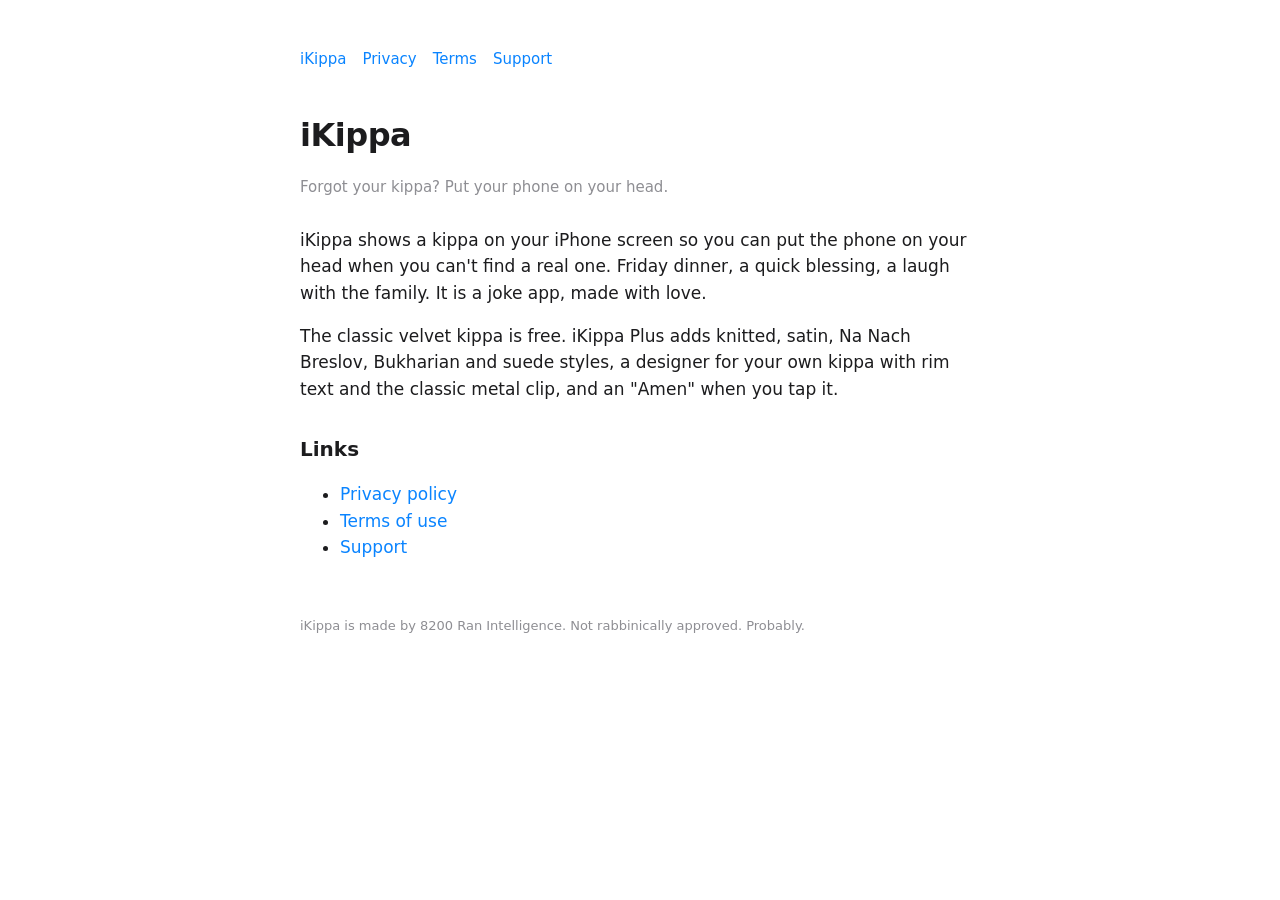
==== index.html @ 486b1f24 "iKippa legal pages: privacy, terms, support" ====
<!doctype html><html lang="en"><head><meta charset="utf-8"><meta name="viewport" content="width=device-width, initial-scale=1"><title>iKippa</title><link rel="stylesheet" href="style.css"></head><body><main>
<nav><a href="index.html">iKippa</a><a href="privacy.html">Privacy</a><a href="terms.html">Terms</a><a href="support.html">Support</a></nav>
<h1>iKippa</h1>
<p class="meta">Forgot your kippa? Put your phone on your head.</p>
<p>iKippa shows a kippa on your iPhone screen so you can put the phone on your head when you can't find a real one. Friday dinner, a quick blessing, a laugh with the family. It is a joke app, made with love.</p>
<p>The classic velvet kippa is free. iKippa Plus adds knitted, satin, Na Nach Breslov, Bukharian and suede styles, a designer for your own kippa with rim text and the classic metal clip, and an "Amen" when you tap it.</p>
<h2>Links</h2>
<ul><li><a href="privacy.html">Privacy policy</a></li><li><a href="terms.html">Terms of use</a></li><li><a href="support.html">Support</a></li></ul>
<footer>iKippa is made by 8200 Ran Intelligence. Not rabbinically approved. Probably.</footer>
</main></body></html>
---- style.css ----
:root { color-scheme: light; }
body { margin: 0; font-family: -apple-system, BlinkMacSystemFont, "Helvetica Neue", system-ui, sans-serif; color: #1c1c1e; background: #fff; line-height: 1.55; }
main { max-width: 680px; margin: 0 auto; padding: 48px 24px 80px; }
h1 { font-size: 32px; letter-spacing: -0.5px; margin: 0 0 6px; }
h2 { font-size: 20px; margin: 32px 0 8px; }
p, li { font-size: 17px; }
.meta { color: #8e8e93; font-size: 15px; margin-bottom: 28px; }
nav { display: flex; gap: 16px; font-size: 15px; margin-bottom: 40px; }
a { color: #0a84ff; text-decoration: none; } a:hover { text-decoration: underline; }
footer { color: #8e8e93; font-size: 13px; margin-top: 56px; }
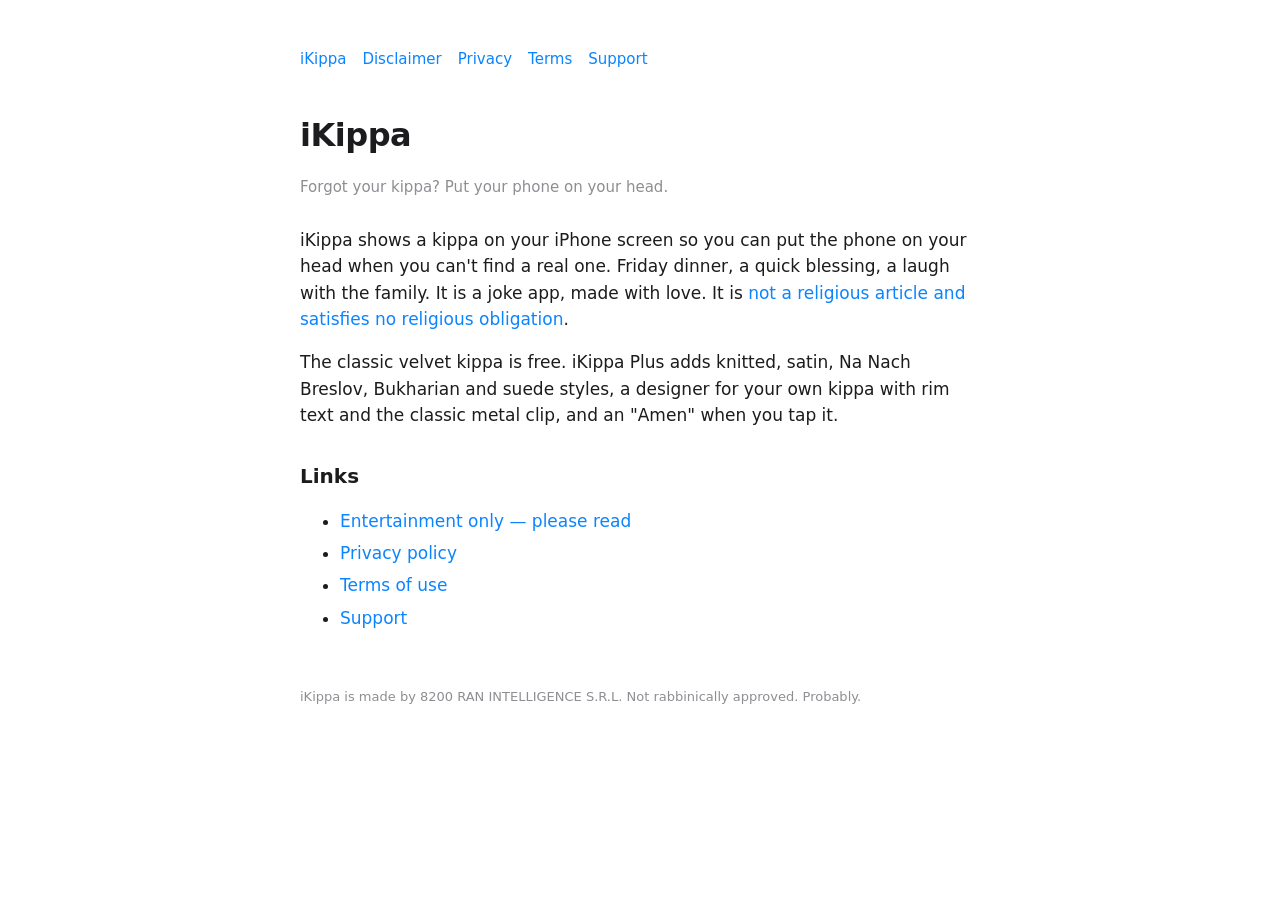
==== commit 5389717d: "Entertainment-only disclaimer, and a rewrite of the terms and privacy policy Adds a dedicated discla" ====
--- a/index.html
+++ b/index.html
@@ -1,10 +1,10 @@
 <!doctype html><html lang="en"><head><meta charset="utf-8"><meta name="viewport" content="width=device-width, initial-scale=1"><title>iKippa</title><link rel="stylesheet" href="style.css"></head><body><main>
-<nav><a href="index.html">iKippa</a><a href="privacy.html">Privacy</a><a href="terms.html">Terms</a><a href="support.html">Support</a></nav>
+<nav><a href="index.html">iKippa</a><a href="disclaimer.html">Disclaimer</a><a href="privacy.html">Privacy</a><a href="terms.html">Terms</a><a href="support.html">Support</a></nav>
 <h1>iKippa</h1>
 <p class="meta">Forgot your kippa? Put your phone on your head.</p>
-<p>iKippa shows a kippa on your iPhone screen so you can put the phone on your head when you can't find a real one. Friday dinner, a quick blessing, a laugh with the family. It is a joke app, made with love.</p>
+<p>iKippa shows a kippa on your iPhone screen so you can put the phone on your head when you can't find a real one. Friday dinner, a quick blessing, a laugh with the family. It is a joke app, made with love. It is <a href="disclaimer.html">not a religious article and satisfies no religious obligation</a>.</p>
 <p>The classic velvet kippa is free. iKippa Plus adds knitted, satin, Na Nach Breslov, Bukharian and suede styles, a designer for your own kippa with rim text and the classic metal clip, and an "Amen" when you tap it.</p>
 <h2>Links</h2>
-<ul><li><a href="privacy.html">Privacy policy</a></li><li><a href="terms.html">Terms of use</a></li><li><a href="support.html">Support</a></li></ul>
-<footer>iKippa is made by 8200 Ran Intelligence. Not rabbinically approved. Probably.</footer>
+<ul><li><a href="disclaimer.html">Entertainment only — please read</a></li><li><a href="privacy.html">Privacy policy</a></li><li><a href="terms.html">Terms of use</a></li><li><a href="support.html">Support</a></li></ul>
+<footer>iKippa is made by 8200 RAN INTELLIGENCE S.R.L. Not rabbinically approved. Probably.</footer>
 </main></body></html>
--- a/style.css
+++ b/style.css
@@ -8,3 +8,11 @@
 nav { display: flex; gap: 16px; font-size: 15px; margin-bottom: 40px; }
 a { color: #0a84ff; text-decoration: none; } a:hover { text-decoration: underline; }
 footer { color: #8e8e93; font-size: 13px; margin-top: 56px; }
+.callout { background: #f5f5f7; border-left: 3px solid #1c1c1e; padding: 14px 18px; margin: 24px 0; border-radius: 0 8px 8px 0; }
+.callout p { margin: 0; }
+.callout p + p { margin-top: 10px; }
+h3 { font-size: 17px; margin: 24px 0 6px; }
+ol { padding-left: 22px; } ol li { margin-bottom: 6px; }
+ul li { margin-bottom: 6px; }
+.section { color: #8e8e93; font-weight: 400; }
+address { font-style: normal; color: #1c1c1e; }
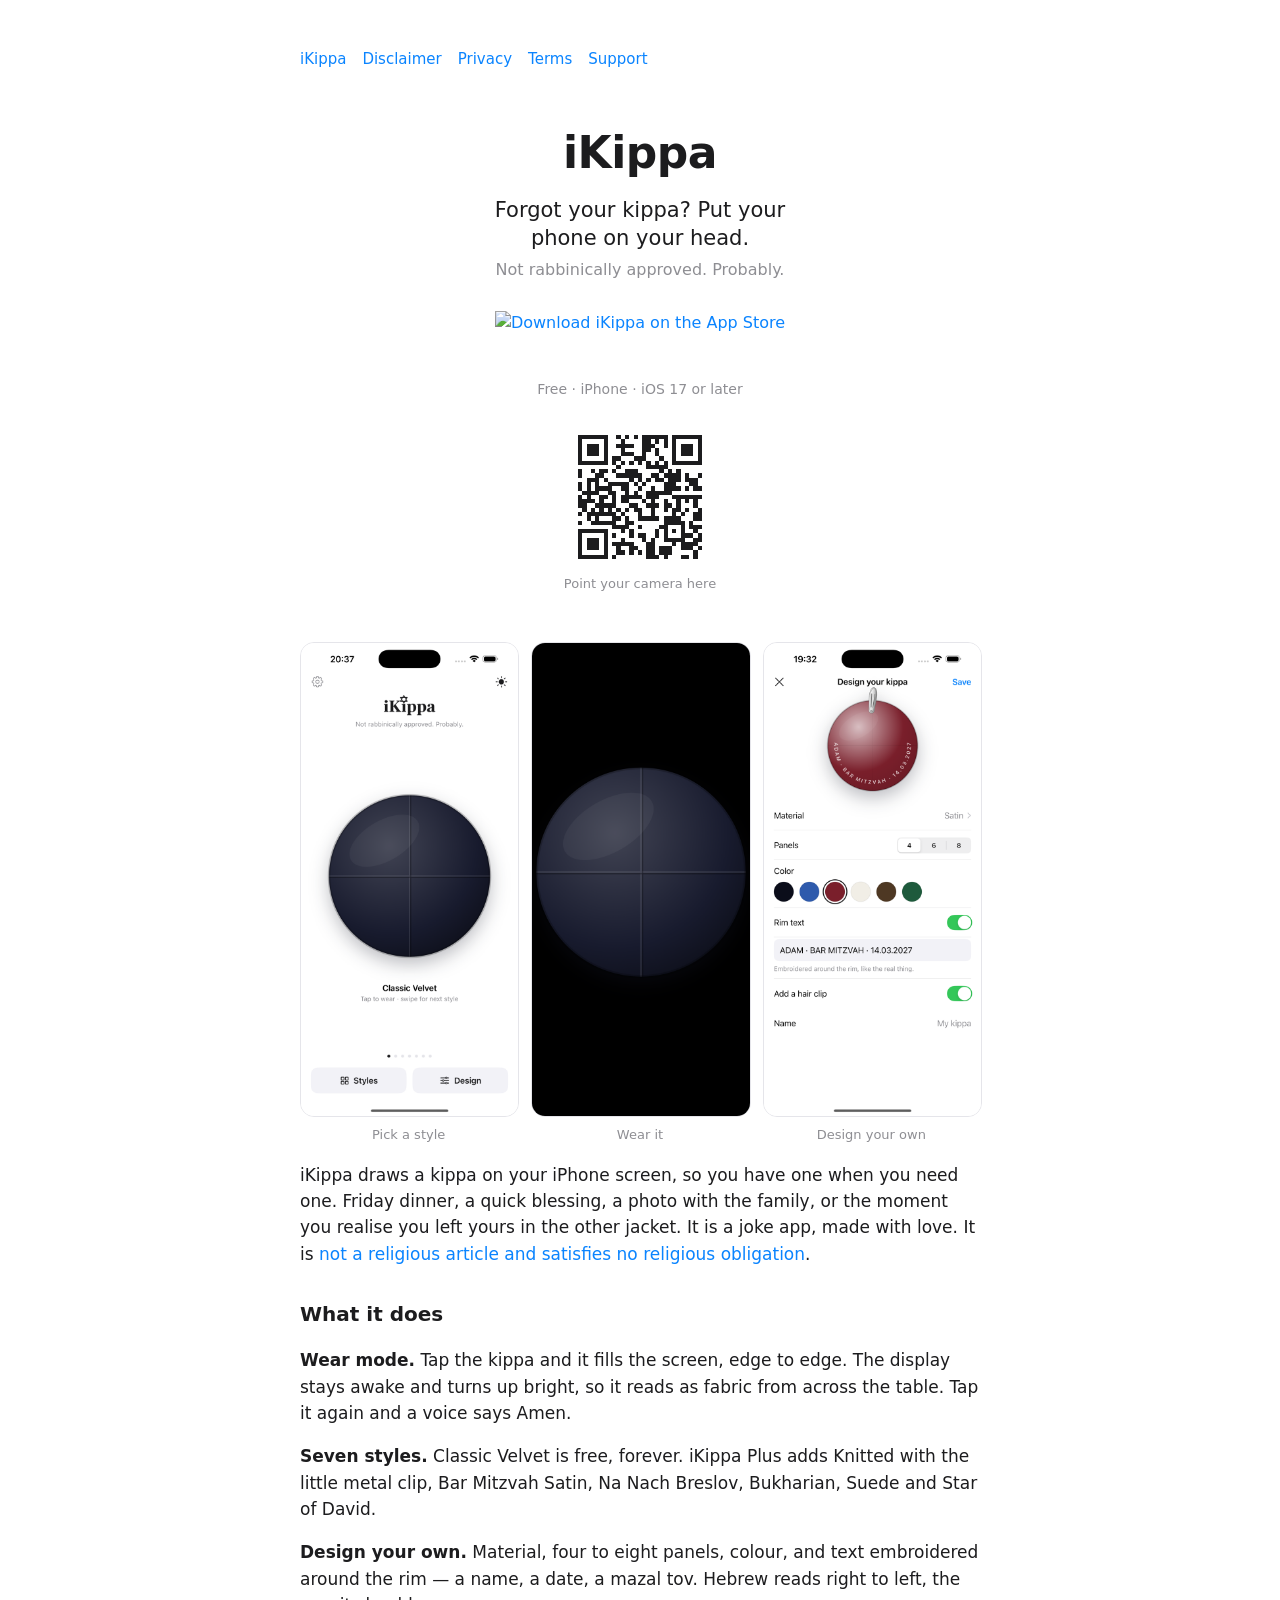
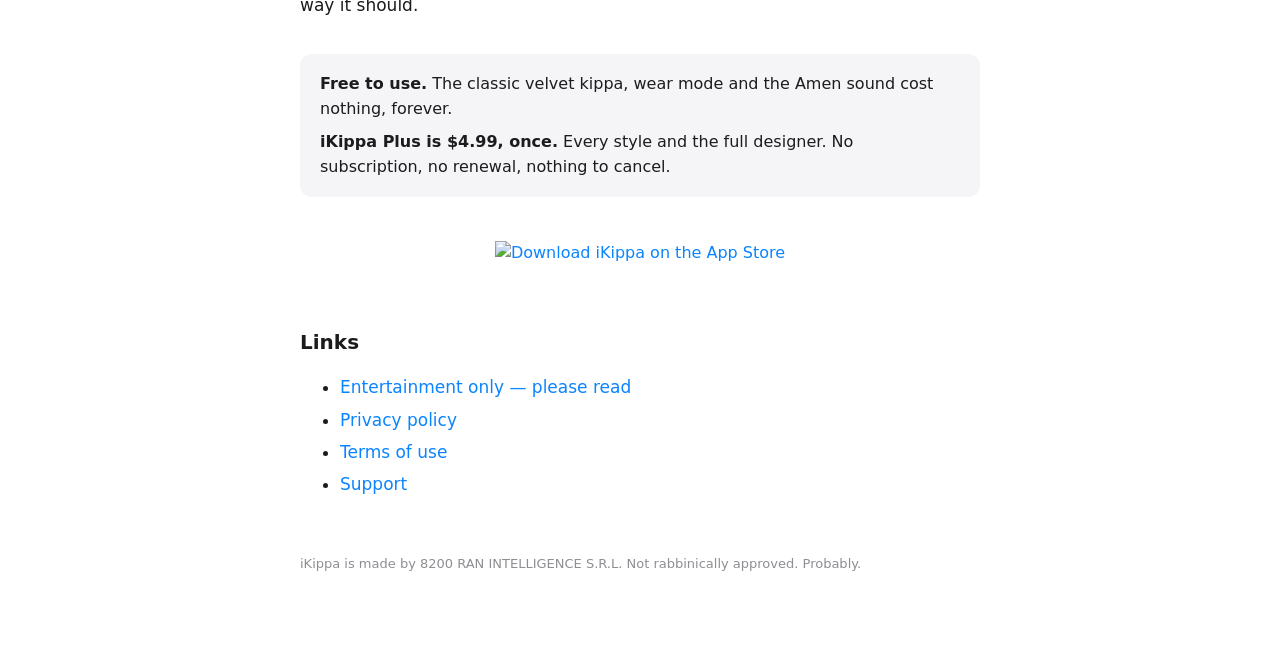
==== commit da340470: "Landing page: App Store badge, QR code, screenshots and link previews" ====
--- a/index.html
+++ b/index.html
@@ -1,9 +1,70 @@
-<!doctype html><html lang="en"><head><meta charset="utf-8"><meta name="viewport" content="width=device-width, initial-scale=1"><title>iKippa</title><link rel="stylesheet" href="style.css"></head><body><main>
+<!doctype html><html lang="en"><head><meta charset="utf-8"><meta name="viewport" content="width=device-width, initial-scale=1">
+<title>iKippa — Forgot your kippa? Put your phone on your head.</title>
+<meta name="description" content="iKippa draws a kippa on your iPhone screen, so you have one when you need one. Free on the App Store.">
+<meta property="og:title" content="iKippa — Forgot your kippa? Put your phone on your head."><meta property="og:description" content="A kippa on your iPhone screen, for the moment you realise you left yours in the other jacket. Free on the App Store."><meta property="og:type" content="website"><meta property="og:url" content="https://ranintelligence.github.io/ikippa-site/"><meta property="og:image" content="https://ranintelligence.github.io/ikippa-site/img/02-home.png"><meta name="twitter:card" content="summary_large_image">
+<link rel="stylesheet" href="style.css">
+<style>
+.hero{text-align:center;padding:8px 0 4px}
+.hero h1{font-size:44px;margin:0 0 10px}
+.tag{font-size:21px;color:#1c1c1e;margin:0 auto 6px;max-width:26ch;line-height:1.3}
+.sub{color:#8e8e93;font-size:16px;margin:0 0 28px}
+.cta{display:flex;flex-direction:column;align-items:center;gap:14px;margin:0 0 8px}
+.badge img{height:54px;width:auto;display:block}
+.badge{display:inline-block}
+.free{color:#8e8e93;font-size:14px;margin:0}
+.qr{margin:34px auto 0;display:none;text-align:center}
+.qr svg{width:124px;height:124px}
+.qr p{font-size:13px;color:#8e8e93;margin:8px 0 0}
+@media (min-width:700px){.qr{display:block}}
+.shots{display:grid;grid-template-columns:repeat(3,1fr);gap:14px;margin:44px 0 8px}
+.shots img{width:100%;height:auto;border-radius:14px;border:1px solid #e5e5ea;display:block}
+.shots figcaption{font-size:13px;color:#8e8e93;text-align:center;margin-top:8px}
+.shots figure{margin:0}
+@media (max-width:560px){.shots{grid-template-columns:1fr;gap:22px}.hero h1{font-size:34px}.tag{font-size:19px}}
+.price{background:#f5f5f7;border-radius:12px;padding:18px 20px;margin:36px 0 0}
+.price p{margin:0;font-size:16px}
+.price p+p{margin-top:8px}
+.foot-cta{text-align:center;margin:44px 0 0}
+</style>
+</head><body><main>
 <nav><a href="index.html">iKippa</a><a href="disclaimer.html">Disclaimer</a><a href="privacy.html">Privacy</a><a href="terms.html">Terms</a><a href="support.html">Support</a></nav>
+
+<div class="hero">
 <h1>iKippa</h1>
-<p class="meta">Forgot your kippa? Put your phone on your head.</p>
-<p>iKippa shows a kippa on your iPhone screen so you can put the phone on your head when you can't find a real one. Friday dinner, a quick blessing, a laugh with the family. It is a joke app, made with love. It is <a href="disclaimer.html">not a religious article and satisfies no religious obligation</a>.</p>
-<p>The classic velvet kippa is free. iKippa Plus adds knitted, satin, Na Nach Breslov, Bukharian and suede styles, a designer for your own kippa with rim text and the classic metal clip, and an "Amen" when you tap it.</p>
+<p class="tag">Forgot your kippa? Put your phone on your head.</p>
+<p class="sub">Not rabbinically approved. Probably.</p>
+<div class="cta">
+<a class="badge" href="https://apps.apple.com/app/id6810122883"><img src="https://toolbox.marketingtools.apple.com/api/v2/badges/download-on-the-app-store/black/en-us" alt="Download iKippa on the App Store"></a>
+<p class="free">Free · iPhone · iOS 17 or later</p>
+</div>
+<div class="qr">
+<svg xmlns="http://www.w3.org/2000/svg" viewBox="0 0 29 29" shape-rendering="crispEdges" role="img" aria-label="QR code linking to iKippa on the App Store"><path fill="#1c1c1e" d="M0 0h1v1h-1zM1 0h1v1h-1zM2 0h1v1h-1zM3 0h1v1h-1zM4 0h1v1h-1zM5 0h1v1h-1zM6 0h1v1h-1zM9 0h1v1h-1zM11 0h1v1h-1zM13 0h1v1h-1zM15 0h1v1h-1zM16 0h1v1h-1zM17 0h1v1h-1zM18 0h1v1h-1zM19 0h1v1h-1zM20 0h1v1h-1zM22 0h1v1h-1zM23 0h1v1h-1zM24 0h1v1h-1zM25 0h1v1h-1zM26 0h1v1h-1zM27 0h1v1h-1zM28 0h1v1h-1zM0 1h1v1h-1zM6 1h1v1h-1zM10 1h1v1h-1zM15 1h1v1h-1zM16 1h1v1h-1zM18 1h1v1h-1zM20 1h1v1h-1zM22 1h1v1h-1zM28 1h1v1h-1zM0 2h1v1h-1zM2 2h1v1h-1zM3 2h1v1h-1zM4 2h1v1h-1zM6 2h1v1h-1zM9 2h1v1h-1zM10 2h1v1h-1zM11 2h1v1h-1zM12 2h1v1h-1zM15 2h1v1h-1zM16 2h1v1h-1zM17 2h1v1h-1zM20 2h1v1h-1zM22 2h1v1h-1zM24 2h1v1h-1zM25 2h1v1h-1zM26 2h1v1h-1zM28 2h1v1h-1zM0 3h1v1h-1zM2 3h1v1h-1zM3 3h1v1h-1zM4 3h1v1h-1zM6 3h1v1h-1zM10 3h1v1h-1zM15 3h1v1h-1zM16 3h1v1h-1zM18 3h1v1h-1zM22 3h1v1h-1zM24 3h1v1h-1zM25 3h1v1h-1zM26 3h1v1h-1zM28 3h1v1h-1zM0 4h1v1h-1zM2 4h1v1h-1zM3 4h1v1h-1zM4 4h1v1h-1zM6 4h1v1h-1zM10 4h1v1h-1zM11 4h1v1h-1zM12 4h1v1h-1zM15 4h1v1h-1zM18 4h1v1h-1zM22 4h1v1h-1zM24 4h1v1h-1zM25 4h1v1h-1zM26 4h1v1h-1zM28 4h1v1h-1zM0 5h1v1h-1zM6 5h1v1h-1zM8 5h1v1h-1zM9 5h1v1h-1zM13 5h1v1h-1zM14 5h1v1h-1zM15 5h1v1h-1zM19 5h1v1h-1zM22 5h1v1h-1zM28 5h1v1h-1zM0 6h1v1h-1zM1 6h1v1h-1zM2 6h1v1h-1zM3 6h1v1h-1zM4 6h1v1h-1zM5 6h1v1h-1zM6 6h1v1h-1zM8 6h1v1h-1zM10 6h1v1h-1zM12 6h1v1h-1zM14 6h1v1h-1zM16 6h1v1h-1zM18 6h1v1h-1zM20 6h1v1h-1zM22 6h1v1h-1zM23 6h1v1h-1zM24 6h1v1h-1zM25 6h1v1h-1zM26 6h1v1h-1zM27 6h1v1h-1zM28 6h1v1h-1zM9 7h1v1h-1zM16 7h1v1h-1zM17 7h1v1h-1zM18 7h1v1h-1zM19 7h1v1h-1zM20 7h1v1h-1zM0 8h1v1h-1zM3 8h1v1h-1zM5 8h1v1h-1zM6 8h1v1h-1zM8 8h1v1h-1zM11 8h1v1h-1zM12 8h1v1h-1zM13 8h1v1h-1zM19 8h1v1h-1zM21 8h1v1h-1zM23 8h1v1h-1zM0 9h1v1h-1zM4 9h1v1h-1zM5 9h1v1h-1zM9 9h1v1h-1zM10 9h1v1h-1zM11 9h1v1h-1zM12 9h1v1h-1zM13 9h1v1h-1zM14 9h1v1h-1zM17 9h1v1h-1zM18 9h1v1h-1zM20 9h1v1h-1zM21 9h1v1h-1zM22 9h1v1h-1zM23 9h1v1h-1zM25 9h1v1h-1zM28 9h1v1h-1zM2 10h1v1h-1zM3 10h1v1h-1zM4 10h1v1h-1zM6 10h1v1h-1zM12 10h1v1h-1zM14 10h1v1h-1zM16 10h1v1h-1zM18 10h1v1h-1zM19 10h1v1h-1zM21 10h1v1h-1zM22 10h1v1h-1zM23 10h1v1h-1zM25 10h1v1h-1zM26 10h1v1h-1zM27 10h1v1h-1zM0 11h1v1h-1zM2 11h1v1h-1zM4 11h1v1h-1zM7 11h1v1h-1zM8 11h1v1h-1zM9 11h1v1h-1zM10 11h1v1h-1zM11 11h1v1h-1zM13 11h1v1h-1zM15 11h1v1h-1zM20 11h1v1h-1zM21 11h1v1h-1zM22 11h1v1h-1zM26 11h1v1h-1zM27 11h1v1h-1zM0 12h1v1h-1zM2 12h1v1h-1zM4 12h1v1h-1zM5 12h1v1h-1zM6 12h1v1h-1zM7 12h1v1h-1zM10 12h1v1h-1zM11 12h1v1h-1zM14 12h1v1h-1zM17 12h1v1h-1zM20 12h1v1h-1zM21 12h1v1h-1zM22 12h1v1h-1zM23 12h1v1h-1zM25 12h1v1h-1zM27 12h1v1h-1zM28 12h1v1h-1zM1 13h1v1h-1zM2 13h1v1h-1zM3 13h1v1h-1zM4 13h1v1h-1zM7 13h1v1h-1zM8 13h1v1h-1zM11 13h1v1h-1zM13 13h1v1h-1zM16 13h1v1h-1zM17 13h1v1h-1zM18 13h1v1h-1zM19 13h1v1h-1zM20 13h1v1h-1zM21 13h1v1h-1zM0 14h1v1h-1zM2 14h1v1h-1zM5 14h1v1h-1zM6 14h1v1h-1zM8 14h1v1h-1zM10 14h1v1h-1zM11 14h1v1h-1zM12 14h1v1h-1zM13 14h1v1h-1zM14 14h1v1h-1zM16 14h1v1h-1zM17 14h1v1h-1zM18 14h1v1h-1zM22 14h1v1h-1zM23 14h1v1h-1zM24 14h1v1h-1zM25 14h1v1h-1zM26 14h1v1h-1zM27 14h1v1h-1zM28 14h1v1h-1zM0 15h1v1h-1zM1 15h1v1h-1zM2 15h1v1h-1zM3 15h1v1h-1zM5 15h1v1h-1zM8 15h1v1h-1zM10 15h1v1h-1zM11 15h1v1h-1zM15 15h1v1h-1zM17 15h1v1h-1zM20 15h1v1h-1zM23 15h1v1h-1zM25 15h1v1h-1zM27 15h1v1h-1zM0 16h1v1h-1zM1 16h1v1h-1zM4 16h1v1h-1zM5 16h1v1h-1zM6 16h1v1h-1zM7 16h1v1h-1zM8 16h1v1h-1zM12 16h1v1h-1zM13 16h1v1h-1zM16 16h1v1h-1zM17 16h1v1h-1zM18 16h1v1h-1zM20 16h1v1h-1zM21 16h1v1h-1zM23 16h1v1h-1zM27 16h1v1h-1zM1 17h1v1h-1zM3 17h1v1h-1zM5 17h1v1h-1zM7 17h1v1h-1zM9 17h1v1h-1zM11 17h1v1h-1zM13 17h1v1h-1zM14 17h1v1h-1zM17 17h1v1h-1zM20 17h1v1h-1zM22 17h1v1h-1zM23 17h1v1h-1zM25 17h1v1h-1zM28 17h1v1h-1zM0 18h1v1h-1zM2 18h1v1h-1zM3 18h1v1h-1zM4 18h1v1h-1zM5 18h1v1h-1zM6 18h1v1h-1zM7 18h1v1h-1zM8 18h1v1h-1zM10 18h1v1h-1zM14 18h1v1h-1zM17 18h1v1h-1zM22 18h1v1h-1zM24 18h1v1h-1zM27 18h1v1h-1zM28 18h1v1h-1zM2 19h1v1h-1zM4 19h1v1h-1zM8 19h1v1h-1zM9 19h1v1h-1zM11 19h1v1h-1zM14 19h1v1h-1zM15 19h1v1h-1zM16 19h1v1h-1zM17 19h1v1h-1zM18 19h1v1h-1zM20 19h1v1h-1zM21 19h1v1h-1zM22 19h1v1h-1zM23 19h1v1h-1zM27 19h1v1h-1zM28 19h1v1h-1zM0 20h1v1h-1zM3 20h1v1h-1zM4 20h1v1h-1zM5 20h1v1h-1zM6 20h1v1h-1zM7 20h1v1h-1zM8 20h1v1h-1zM11 20h1v1h-1zM12 20h1v1h-1zM20 20h1v1h-1zM21 20h1v1h-1zM22 20h1v1h-1zM23 20h1v1h-1zM24 20h1v1h-1zM26 20h1v1h-1zM8 21h1v1h-1zM9 21h1v1h-1zM10 21h1v1h-1zM11 21h1v1h-1zM14 21h1v1h-1zM19 21h1v1h-1zM20 21h1v1h-1zM24 21h1v1h-1zM26 21h1v1h-1zM27 21h1v1h-1zM28 21h1v1h-1zM0 22h1v1h-1zM1 22h1v1h-1zM2 22h1v1h-1zM3 22h1v1h-1zM4 22h1v1h-1zM5 22h1v1h-1zM6 22h1v1h-1zM10 22h1v1h-1zM12 22h1v1h-1zM18 22h1v1h-1zM20 22h1v1h-1zM22 22h1v1h-1zM24 22h1v1h-1zM27 22h1v1h-1zM0 23h1v1h-1zM6 23h1v1h-1zM8 23h1v1h-1zM12 23h1v1h-1zM14 23h1v1h-1zM15 23h1v1h-1zM18 23h1v1h-1zM20 23h1v1h-1zM24 23h1v1h-1zM25 23h1v1h-1zM26 23h1v1h-1zM28 23h1v1h-1zM0 24h1v1h-1zM2 24h1v1h-1zM3 24h1v1h-1zM4 24h1v1h-1zM6 24h1v1h-1zM10 24h1v1h-1zM15 24h1v1h-1zM17 24h1v1h-1zM20 24h1v1h-1zM21 24h1v1h-1zM22 24h1v1h-1zM23 24h1v1h-1zM24 24h1v1h-1zM27 24h1v1h-1zM28 24h1v1h-1zM0 25h1v1h-1zM2 25h1v1h-1zM3 25h1v1h-1zM4 25h1v1h-1zM6 25h1v1h-1zM8 25h1v1h-1zM9 25h1v1h-1zM10 25h1v1h-1zM11 25h1v1h-1zM12 25h1v1h-1zM16 25h1v1h-1zM17 25h1v1h-1zM22 25h1v1h-1zM24 25h1v1h-1zM25 25h1v1h-1zM26 25h1v1h-1zM27 25h1v1h-1zM0 26h1v1h-1zM2 26h1v1h-1zM3 26h1v1h-1zM4 26h1v1h-1zM6 26h1v1h-1zM9 26h1v1h-1zM12 26h1v1h-1zM13 26h1v1h-1zM16 26h1v1h-1zM17 26h1v1h-1zM19 26h1v1h-1zM20 26h1v1h-1zM21 26h1v1h-1zM24 26h1v1h-1zM25 26h1v1h-1zM26 26h1v1h-1zM28 26h1v1h-1zM0 27h1v1h-1zM6 27h1v1h-1zM9 27h1v1h-1zM10 27h1v1h-1zM12 27h1v1h-1zM14 27h1v1h-1zM16 27h1v1h-1zM17 27h1v1h-1zM19 27h1v1h-1zM20 27h1v1h-1zM21 27h1v1h-1zM27 27h1v1h-1zM0 28h1v1h-1zM1 28h1v1h-1zM2 28h1v1h-1zM3 28h1v1h-1zM4 28h1v1h-1zM5 28h1v1h-1zM6 28h1v1h-1zM8 28h1v1h-1zM16 28h1v1h-1zM17 28h1v1h-1zM18 28h1v1h-1zM20 28h1v1h-1zM24 28h1v1h-1zM25 28h1v1h-1zM27 28h1v1h-1z"/></svg>
+<p>Point your camera here</p>
+</div>
+</div>
+
+<div class="shots">
+<figure><img src="img/02-home.png" alt="The iKippa home screen showing a black velvet kippa" loading="lazy"><figcaption>Pick a style</figcaption></figure>
+<figure><img src="img/03-wear-mode.png" alt="Wear mode, the kippa filling the screen edge to edge" loading="lazy"><figcaption>Wear it</figcaption></figure>
+<figure><img src="img/05-designer.png" alt="The designer, with rim text being embroidered around the edge" loading="lazy"><figcaption>Design your own</figcaption></figure>
+</div>
+
+<p>iKippa draws a kippa on your iPhone screen, so you have one when you need one. Friday dinner, a quick blessing, a photo with the family, or the moment you realise you left yours in the other jacket. It is a joke app, made with love. It is <a href="disclaimer.html">not a religious article and satisfies no religious obligation</a>.</p>
+
+<h2>What it does</h2>
+<p><strong>Wear mode.</strong> Tap the kippa and it fills the screen, edge to edge. The display stays awake and turns up bright, so it reads as fabric from across the table. Tap it again and a voice says Amen.</p>
+<p><strong>Seven styles.</strong> Classic Velvet is free, forever. iKippa Plus adds Knitted with the little metal clip, Bar Mitzvah Satin, Na Nach Breslov, Bukharian, Suede and Star of David.</p>
+<p><strong>Design your own.</strong> Material, four to eight panels, colour, and text embroidered around the rim — a name, a date, a mazal tov. Hebrew reads right to left, the way it should.</p>
+
+<div class="price">
+<p><strong>Free to use.</strong> The classic velvet kippa, wear mode and the Amen sound cost nothing, forever.</p>
+<p><strong>iKippa Plus is $4.99, once.</strong> Every style and the full designer. No subscription, no renewal, nothing to cancel.</p>
+</div>
+
+<div class="foot-cta">
+<a class="badge" href="https://apps.apple.com/app/id6810122883"><img src="https://toolbox.marketingtools.apple.com/api/v2/badges/download-on-the-app-store/black/en-us" alt="Download iKippa on the App Store"></a>
+</div>
+
 <h2>Links</h2>
 <ul><li><a href="disclaimer.html">Entertainment only — please read</a></li><li><a href="privacy.html">Privacy policy</a></li><li><a href="terms.html">Terms of use</a></li><li><a href="support.html">Support</a></li></ul>
 <footer>iKippa is made by 8200 RAN INTELLIGENCE S.R.L. Not rabbinically approved. Probably.</footer>
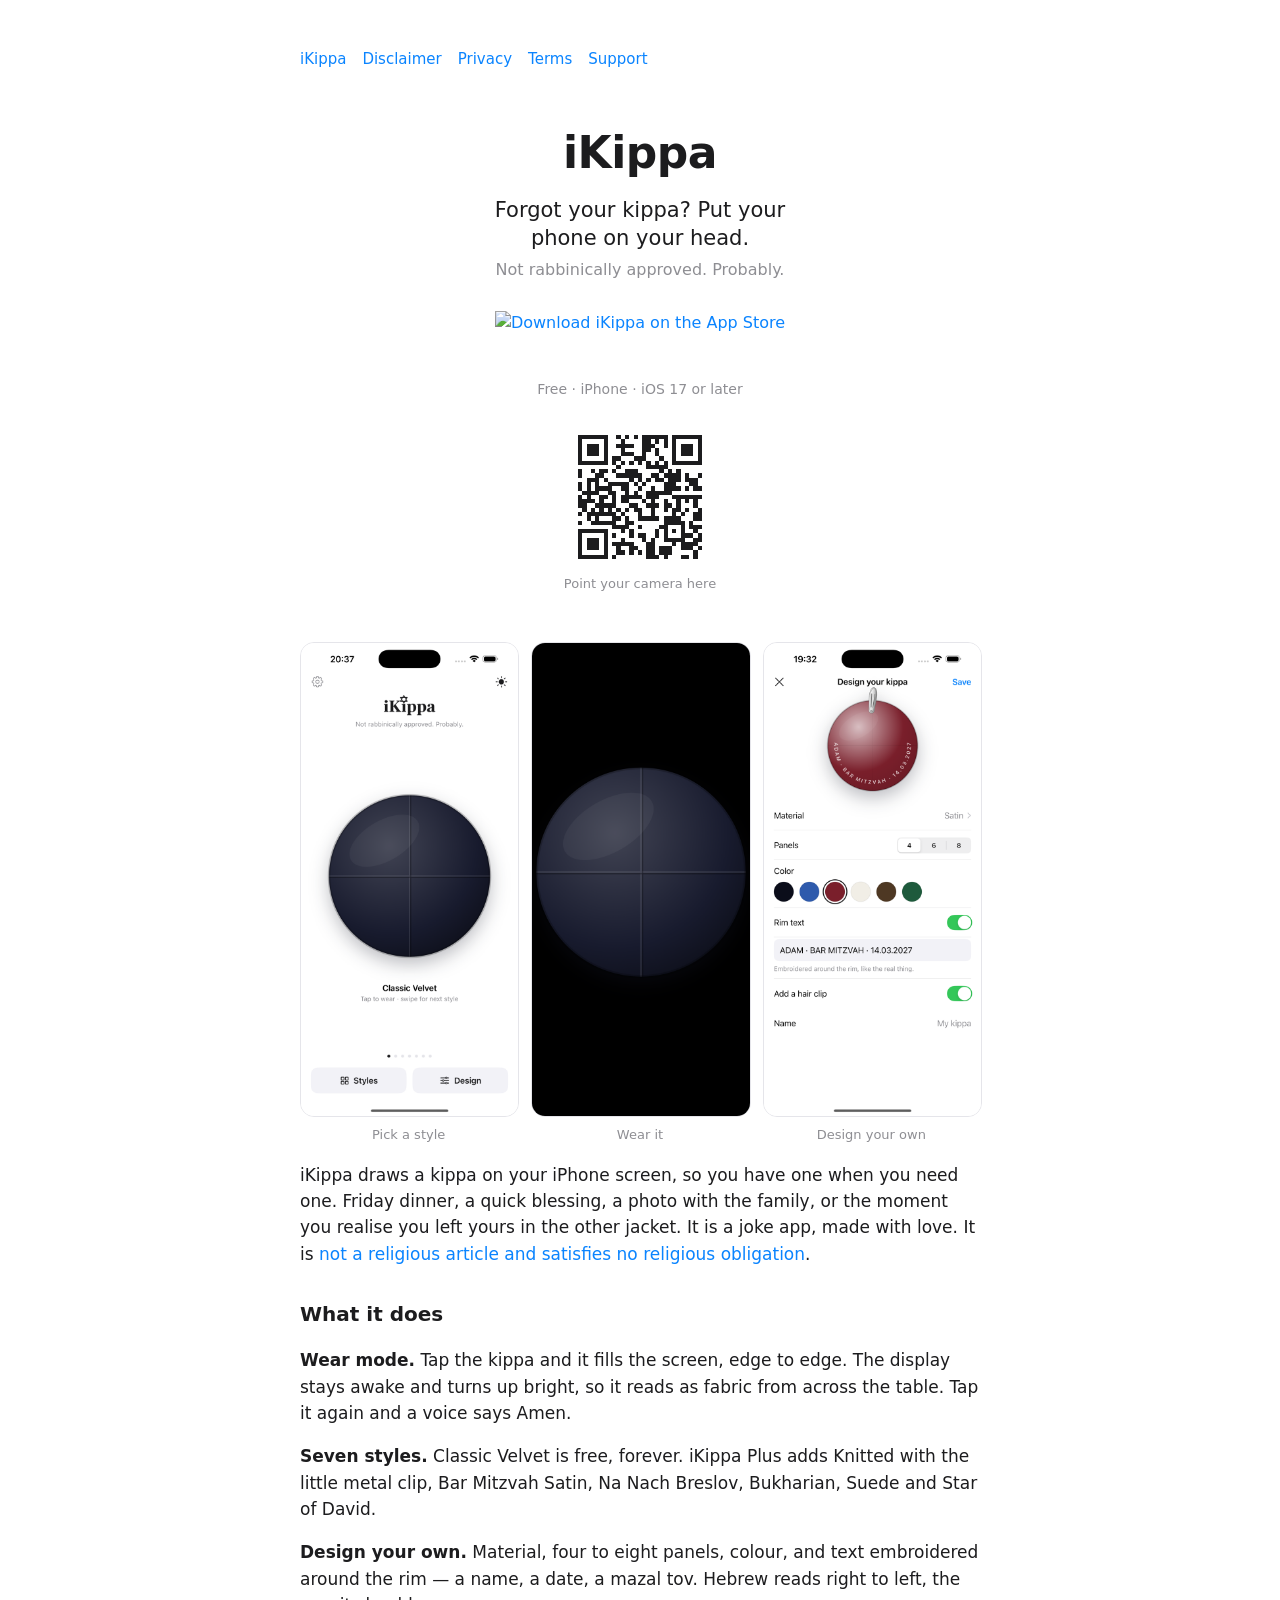
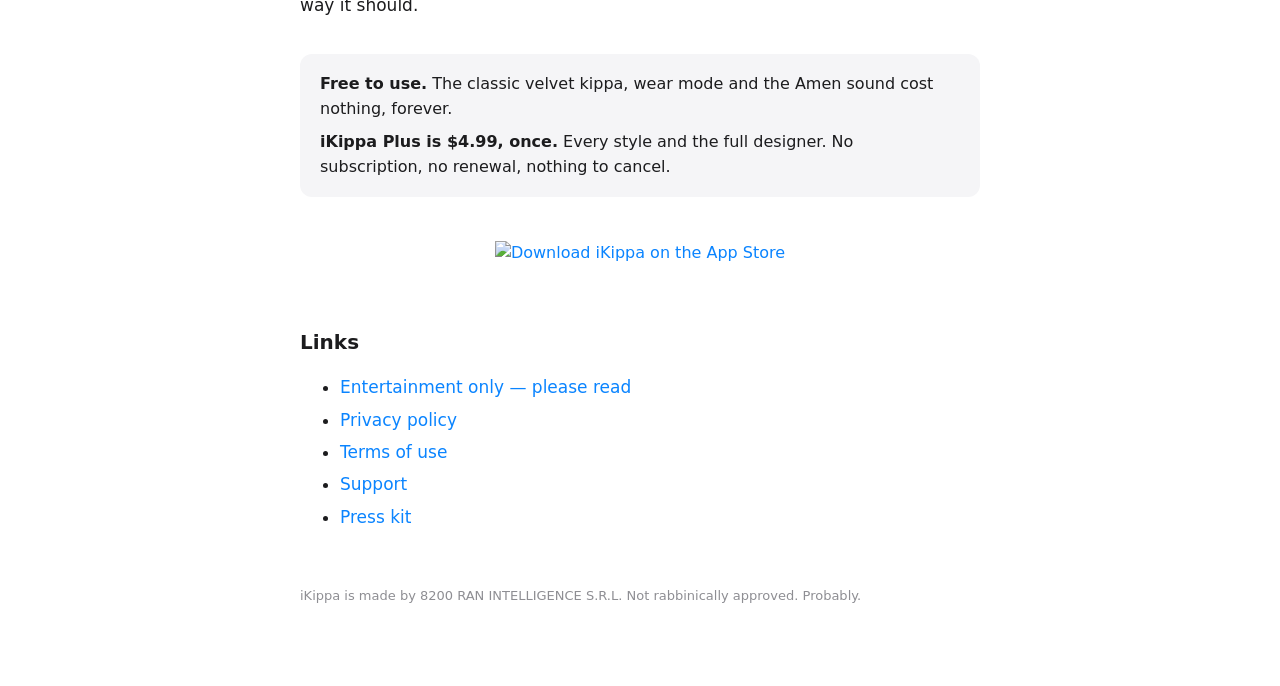
==== commit 08f2ad56: "Add a press kit page, and link it from the homepage" ====
--- a/index.html
+++ b/index.html
@@ -66,6 +66,6 @@
 </div>
 
 <h2>Links</h2>
-<ul><li><a href="disclaimer.html">Entertainment only — please read</a></li><li><a href="privacy.html">Privacy policy</a></li><li><a href="terms.html">Terms of use</a></li><li><a href="support.html">Support</a></li></ul>
+<ul><li><a href="disclaimer.html">Entertainment only — please read</a></li><li><a href="privacy.html">Privacy policy</a></li><li><a href="terms.html">Terms of use</a></li><li><a href="support.html">Support</a></li><li><a href="press.html">Press kit</a></li></ul>
 <footer>iKippa is made by 8200 RAN INTELLIGENCE S.R.L. Not rabbinically approved. Probably.</footer>
 </main></body></html>
